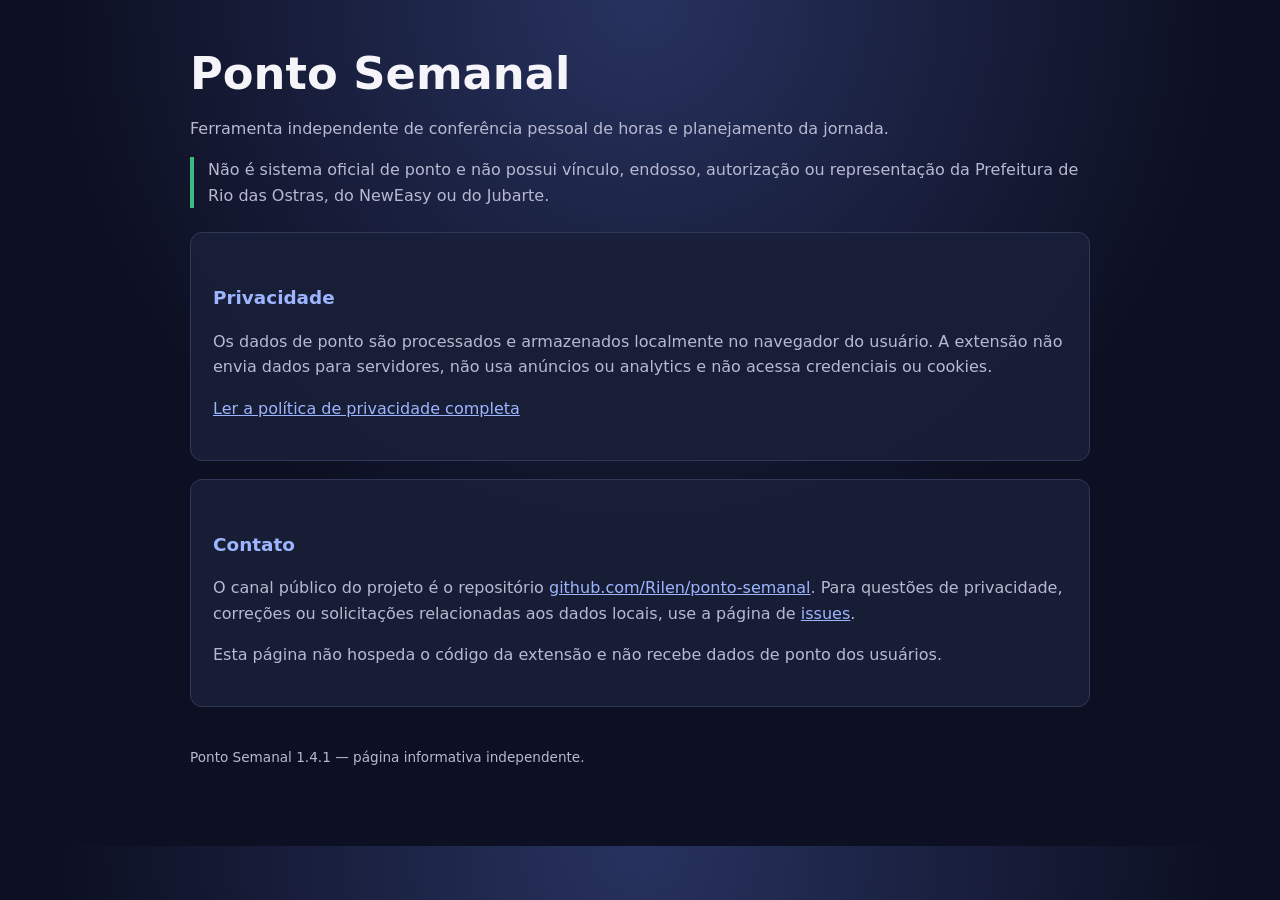
==== index.html @ 23aa9a57 "Add privacy policy and project page" ====
<!DOCTYPE html>
<html lang="pt-BR">
<head>
  <meta charset="utf-8">
  <meta name="viewport" content="width=device-width, initial-scale=1">
  <title>Ponto Semanal — Privacidade</title>
  <link rel="canonical" href="https://rilen.github.io/ponto-semanal/">
  <link rel="stylesheet" href="style.css">
</head>
<body>
<main>
  <header>
    <h1>Ponto Semanal</h1>
    <p>Ferramenta independente de conferência pessoal de horas e planejamento da jornada.</p>
    <p class="notice">Não é sistema oficial de ponto e não possui vínculo, endosso, autorização ou representação da Prefeitura de Rio das Ostras, do NewEasy ou do Jubarte.</p>
  </header>

  <section class="card">
    <h2>Privacidade</h2>
    <p>Os dados de ponto são processados e armazenados localmente no navegador do usuário. A extensão não envia dados para servidores, não usa anúncios ou analytics e não acessa credenciais ou cookies.</p>
    <p><a href="privacy.html">Ler a política de privacidade completa</a></p>
  </section>

  <section class="card">
    <h2>Contato</h2>
    <p>O canal público do projeto é o repositório <a href="https://github.com/Rilen/ponto-semanal">github.com/Rilen/ponto-semanal</a>. Para questões de privacidade, correções ou solicitações relacionadas aos dados locais, use a página de <a href="https://github.com/Rilen/ponto-semanal/issues">issues</a>.</p>
    <p>Esta página não hospeda o código da extensão e não recebe dados de ponto dos usuários.</p>
  </section>

  <footer>
    <p>Ponto Semanal 1.4.1 — página informativa independente.</p>
  </footer>
</main>
</body>
</html>
---- style.css ----
:root {
  color-scheme: dark;
  --bg: #0d1022;
  --card: #1a1f38;
  --text: #f4f4f9;
  --muted: #b8b9d1;
  --accent: #9db5ff;
  --border: #303858;
}

* { box-sizing: border-box; }
body {
  margin: 0;
  background: radial-gradient(circle at top, #27325f 0, var(--bg) 55%);
  color: var(--text);
  font-family: system-ui, -apple-system, "Segoe UI", Roboto, Arial, sans-serif;
  line-height: 1.6;
}
main {
  width: min(900px, calc(100% - 32px));
  margin: 0 auto;
  padding: 48px 0 64px;
}
header { margin-bottom: 24px; }
h1 { font-size: clamp(1.8rem, 5vw, 2.8rem); line-height: 1.15; margin: 0 0 8px; }
h2 { font-size: 1.15rem; margin: 28px 0 8px; color: var(--accent); }
p, li { color: var(--muted); overflow-wrap: anywhere; }
a { color: var(--accent); }
a:focus-visible { outline: 2px solid var(--accent); outline-offset: 3px; border-radius: 3px; }
.card {
  background: rgba(26, 31, 56, 0.92);
  border: 1px solid var(--border);
  border-radius: 12px;
  padding: 22px;
  margin: 18px 0;
}
.notice {
  border-left: 4px solid #3fb984;
  padding-left: 14px;
  color: var(--muted);
}
.placeholder { color: #f4e06a; }
footer { margin-top: 40px; font-size: 0.85rem; color: var(--muted); }
code { color: var(--text); }
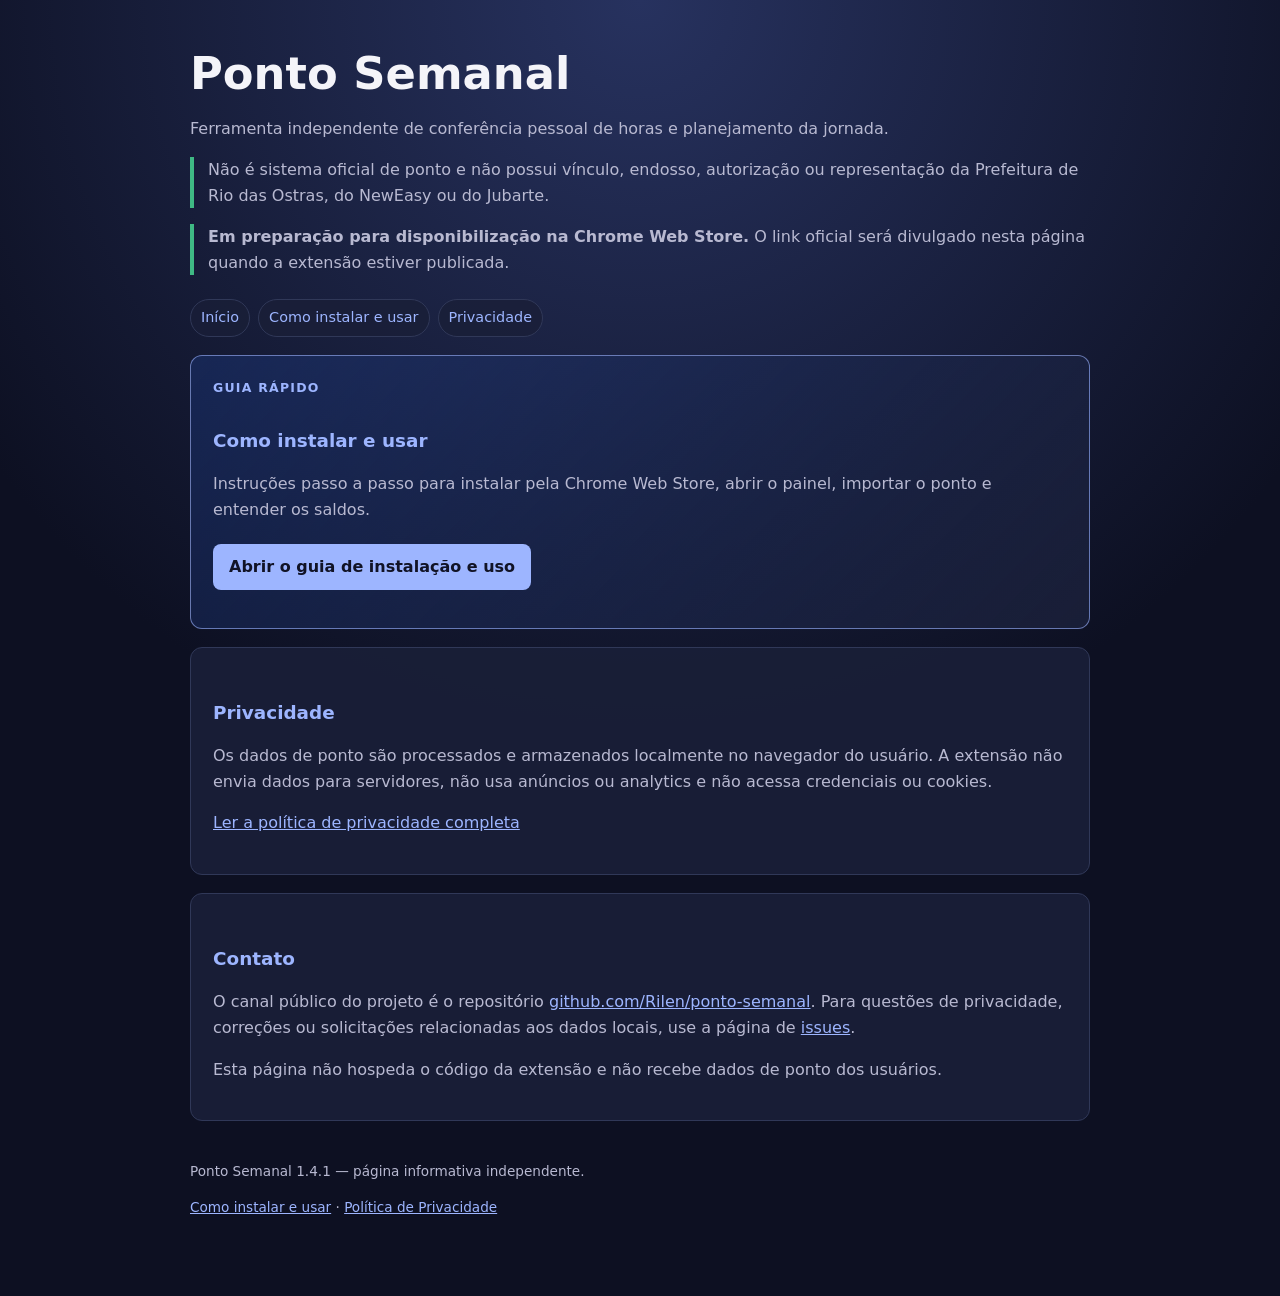
==== commit be5fbe90: "Add installation and usage guide" ====
--- a/index.html
+++ b/index.html
@@ -3,7 +3,7 @@
 <head>
   <meta charset="utf-8">
   <meta name="viewport" content="width=device-width, initial-scale=1">
-  <title>Ponto Semanal — Privacidade</title>
+  <title>Ponto Semanal — Instalação e Privacidade</title>
   <link rel="canonical" href="https://rilen.github.io/ponto-semanal/">
   <link rel="stylesheet" href="style.css">
 </head>
@@ -13,7 +13,21 @@
     <h1>Ponto Semanal</h1>
     <p>Ferramenta independente de conferência pessoal de horas e planejamento da jornada.</p>
     <p class="notice">Não é sistema oficial de ponto e não possui vínculo, endosso, autorização ou representação da Prefeitura de Rio das Ostras, do NewEasy ou do Jubarte.</p>
+    <p class="notice" role="status"><strong>Em preparação para disponibilização na Chrome Web Store.</strong> O link oficial será divulgado nesta página quando a extensão estiver publicada.</p>
   </header>
+
+  <nav class="guide-nav" aria-label="Navegação do site">
+    <a href="index.html">Início</a>
+    <a href="guia.html">Como instalar e usar</a>
+    <a href="privacy.html">Privacidade</a>
+  </nav>
+
+  <section class="card cta-card">
+    <p class="eyebrow">Guia rápido</p>
+    <h2>Como instalar e usar</h2>
+    <p>Instruções passo a passo para instalar pela Chrome Web Store, abrir o painel, importar o ponto e entender os saldos.</p>
+    <p><a class="button" href="guia.html">Abrir o guia de instalação e uso</a></p>
+  </section>
 
   <section class="card">
     <h2>Privacidade</h2>
@@ -29,6 +43,7 @@
 
   <footer>
     <p>Ponto Semanal 1.4.1 — página informativa independente.</p>
+    <p><a href="guia.html">Como instalar e usar</a> · <a href="privacy.html">Política de Privacidade</a></p>
   </footer>
 </main>
 </body>
--- a/style.css
+++ b/style.css
@@ -42,3 +42,125 @@
 .placeholder { color: #f4e06a; }
 footer { margin-top: 40px; font-size: 0.85rem; color: var(--muted); }
 code { color: var(--text); }
+
+.eyebrow {
+  color: var(--accent);
+  font-size: 0.78rem;
+  font-weight: 700;
+  letter-spacing: 0.1em;
+  text-transform: uppercase;
+  margin: 0 0 8px;
+}
+
+.lead {
+  font-size: 1.08rem;
+  max-width: 70ch;
+}
+
+.guide-hero {
+  margin-bottom: 18px;
+}
+
+.guide-nav {
+  display: flex;
+  flex-wrap: wrap;
+  gap: 8px;
+  margin: 0 0 18px;
+}
+
+.guide-nav a {
+  display: inline-block;
+  padding: 6px 10px;
+  border: 1px solid var(--border);
+  border-radius: 999px;
+  background: rgba(26, 31, 56, 0.8);
+  color: var(--accent);
+  font-size: 0.9rem;
+  text-decoration: none;
+}
+
+.cta-card {
+  border-color: rgba(157, 181, 255, 0.6);
+  background: linear-gradient(135deg, rgba(37, 99, 235, 0.18), rgba(26, 31, 56, 0.95));
+}
+
+.button {
+  display: inline-block;
+  margin-top: 6px;
+  padding: 10px 16px;
+  border-radius: 8px;
+  background: var(--accent);
+  color: #111326;
+  font-weight: 700;
+  text-decoration: none;
+}
+
+.guide-section h3 {
+  color: var(--text);
+  font-size: 1rem;
+  margin: 22px 0 6px;
+}
+
+.steps {
+  margin: 10px 0 14px;
+  padding-left: 24px;
+}
+
+.steps li {
+  margin: 8px 0;
+}
+
+.callout {
+  margin: 12px 0;
+  padding: 10px 12px;
+  border-left: 3px solid var(--accent);
+  border-radius: 6px;
+  background: rgba(157, 181, 255, 0.08);
+  color: var(--text);
+  font-size: 0.95rem;
+}
+
+.definition-list {
+  margin: 10px 0 16px;
+  padding-left: 22px;
+}
+
+.definition-list li {
+  margin: 8px 0;
+}
+
+.guide-figure {
+  margin: 18px 0 4px;
+}
+
+.guide-figure img {
+  display: block;
+  width: 100%;
+  height: auto;
+  border: 1px solid var(--border);
+  border-radius: 10px;
+  background: var(--bg);
+}
+
+.guide-figure figcaption {
+  margin-top: 6px;
+  font-size: 0.82rem;
+  color: var(--muted);
+}
+
+.guide-section code {
+  overflow-wrap: anywhere;
+}
+
+@media (max-width: 520px) {
+  main {
+    padding-top: 28px;
+  }
+  .guide-nav a {
+    font-size: 0.82rem;
+    padding: 5px 8px;
+  }
+  h1 {
+    font-size: 1.75rem;
+  }
+}
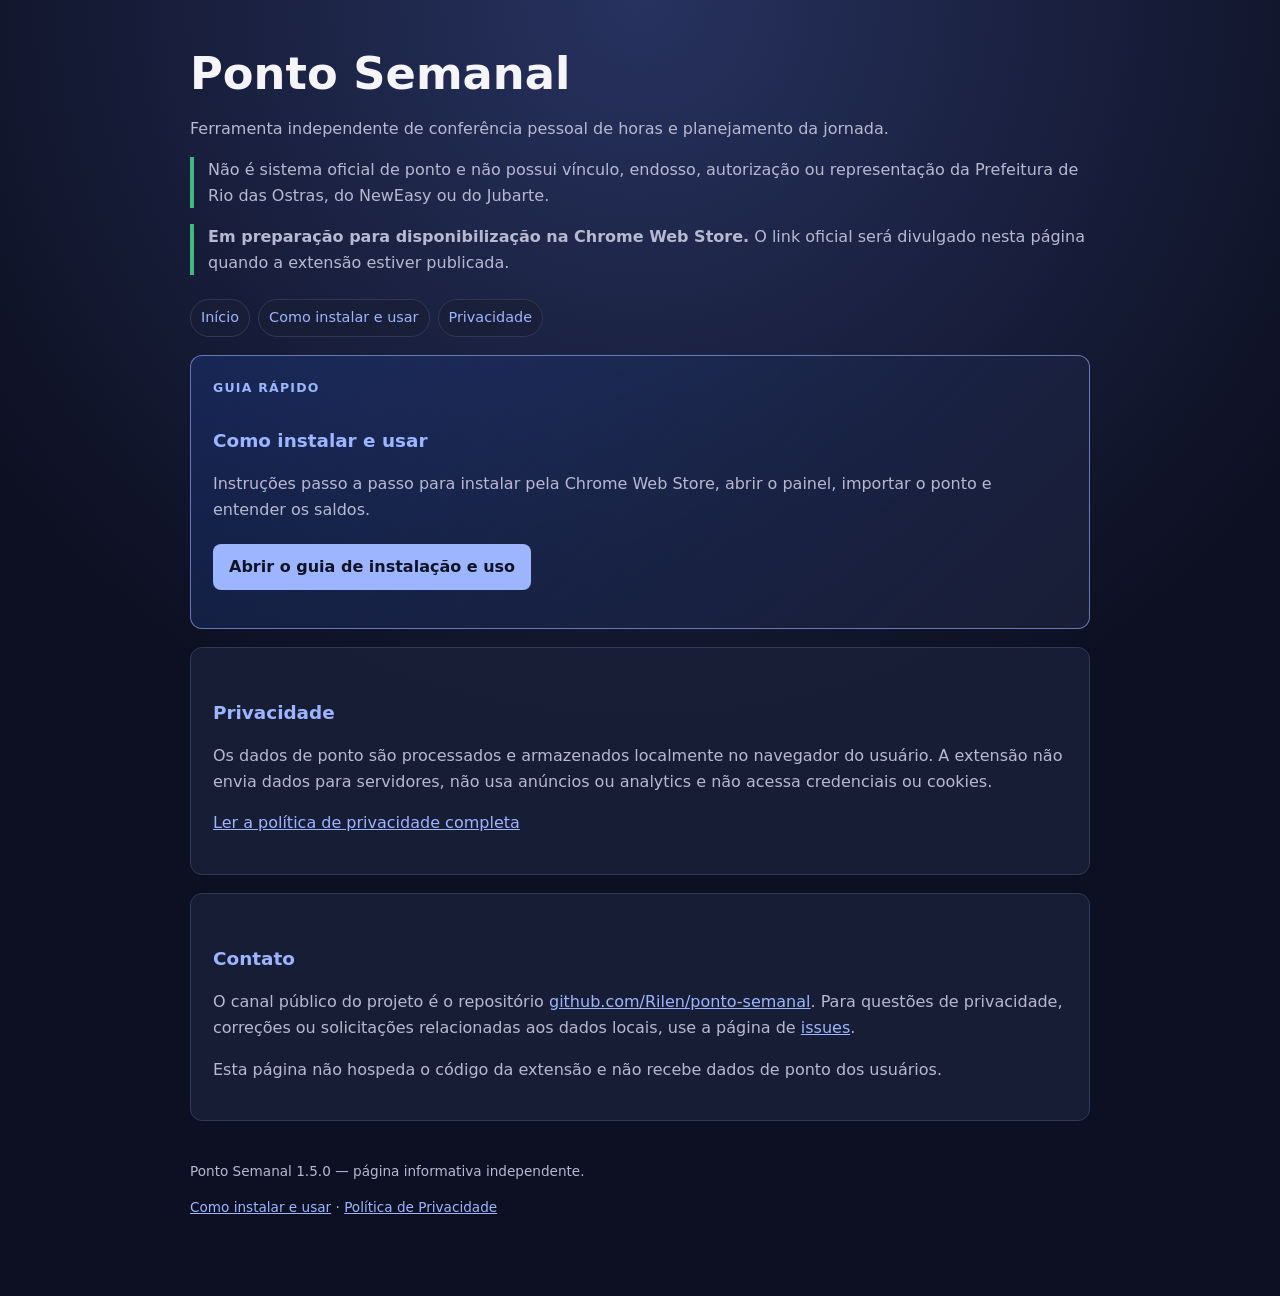
==== commit 90d1d3c7: "Update privacy policy and version references for 1.5.0" ====
--- a/index.html
+++ b/index.html
@@ -42,7 +42,7 @@
   </section>
 
   <footer>
-    <p>Ponto Semanal 1.4.1 — página informativa independente.</p>
+    <p>Ponto Semanal 1.5.0 — página informativa independente.</p>
     <p><a href="guia.html">Como instalar e usar</a> · <a href="privacy.html">Política de Privacidade</a></p>
   </footer>
 </main>
